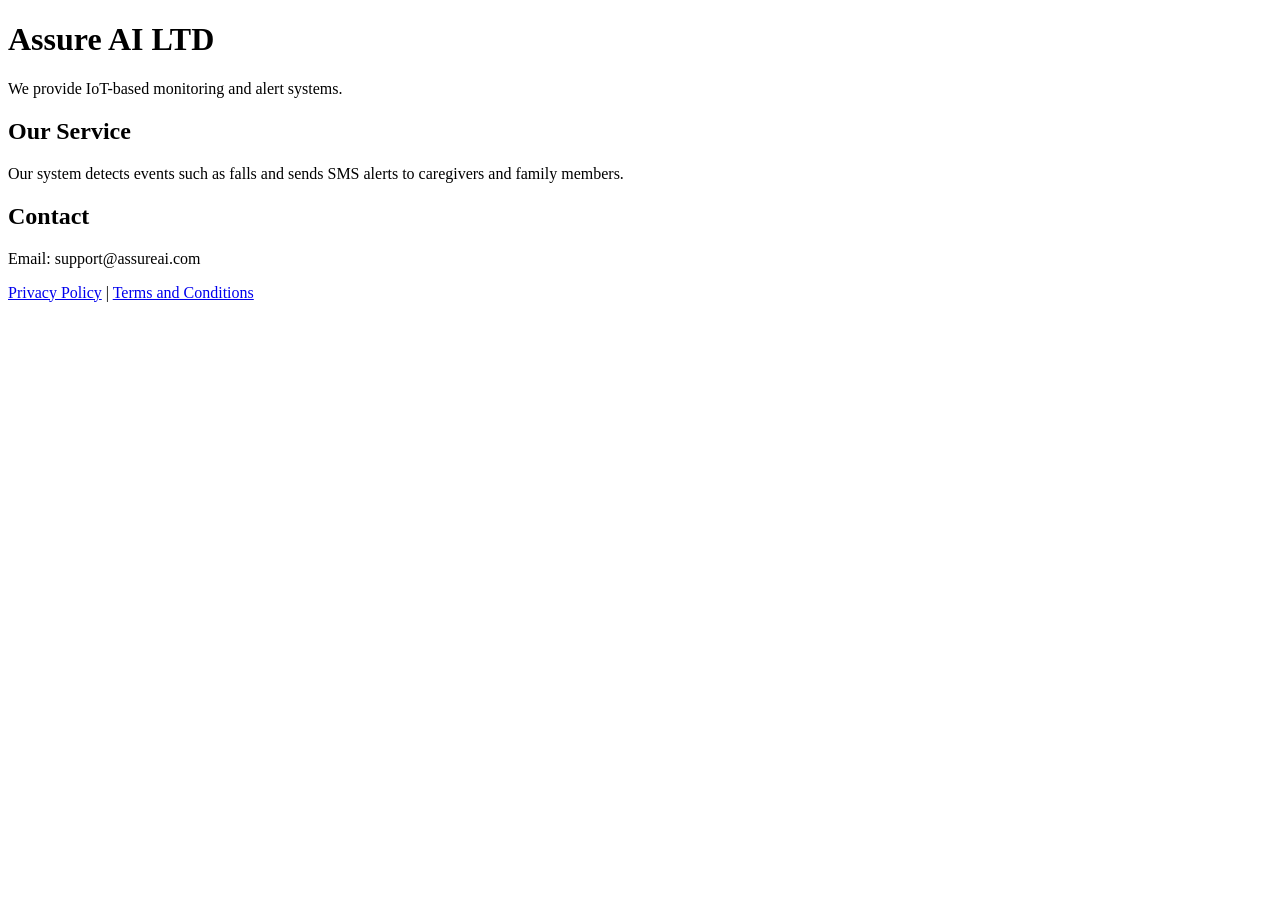
==== index.html @ 53eb6374 "Create index.html for Assure AI LTD website Initial HTML structure for Assure AI LTD website with ti" ====
<!DOCTYPE html>
<html>
<head>
  <title>Assure AI LTD</title>
</head>
<body>
  <h1>Assure AI LTD</h1>
  <p>We provide IoT-based monitoring and alert systems.</p>

  <h2>Our Service</h2>
  <p>
    Our system detects events such as falls and sends SMS alerts to caregivers
    and family members.
  </p>

  <h2>Contact</h2>
  <p>Email: support@assureai.com</p>

  <p>
    <a href="privacy.html">Privacy Policy</a> |
    <a href="terms.html">Terms and Conditions</a>
  </p>
</body>
</html>
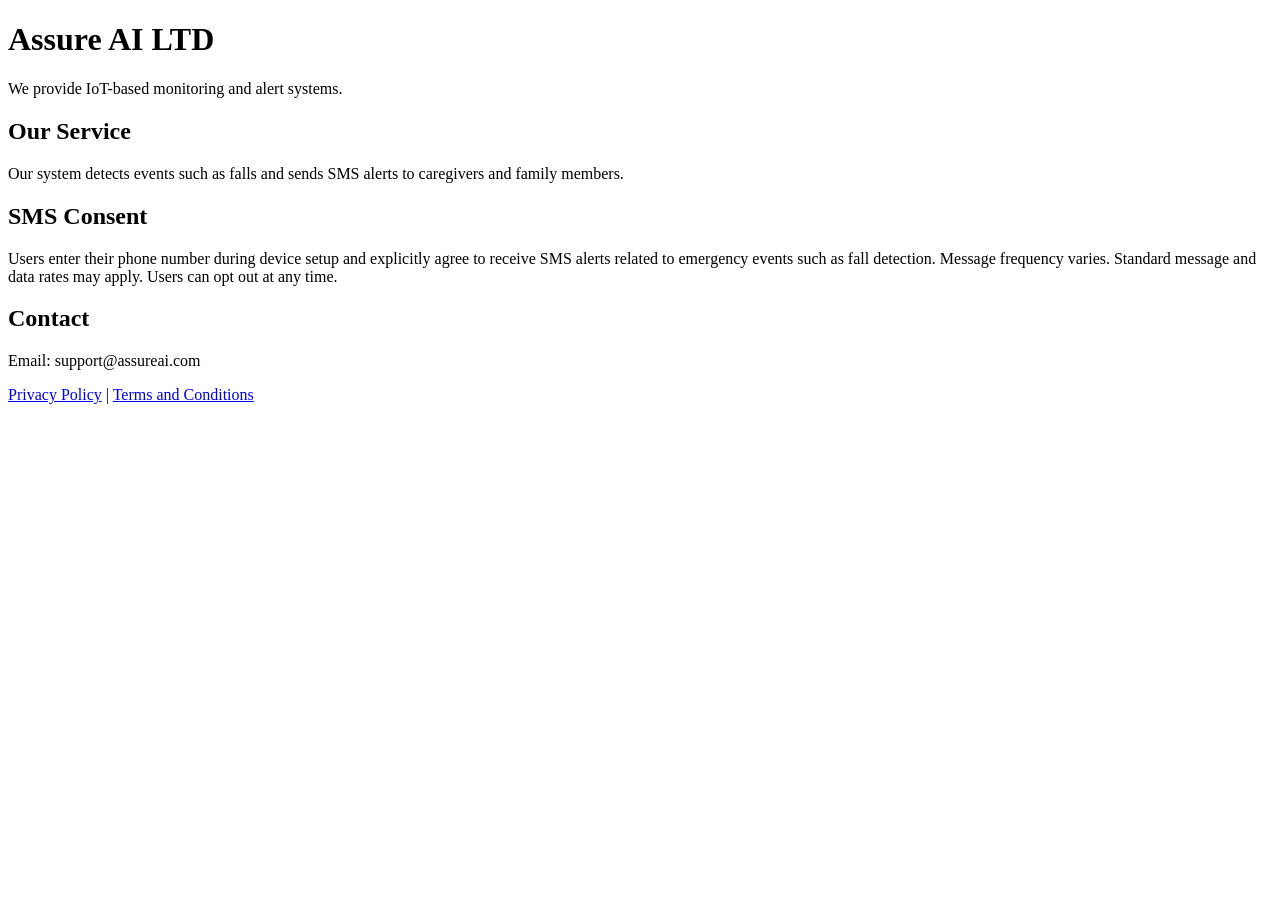
==== commit ecb7a1a5: "Add SMS consent information to index.html" ====
--- a/index.html
+++ b/index.html
@@ -12,7 +12,10 @@
     Our system detects events such as falls and sends SMS alerts to caregivers
     and family members.
   </p>
-
+  <h2>SMS Consent</h2>
+  <p>
+Users enter their phone number during device setup and explicitly agree to receive SMS alerts related to emergency events such as fall detection. Message frequency varies. Standard message and data rates may apply. Users can opt out at any time.
+  </p>
   <h2>Contact</h2>
   <p>Email: support@assureai.com</p>
 
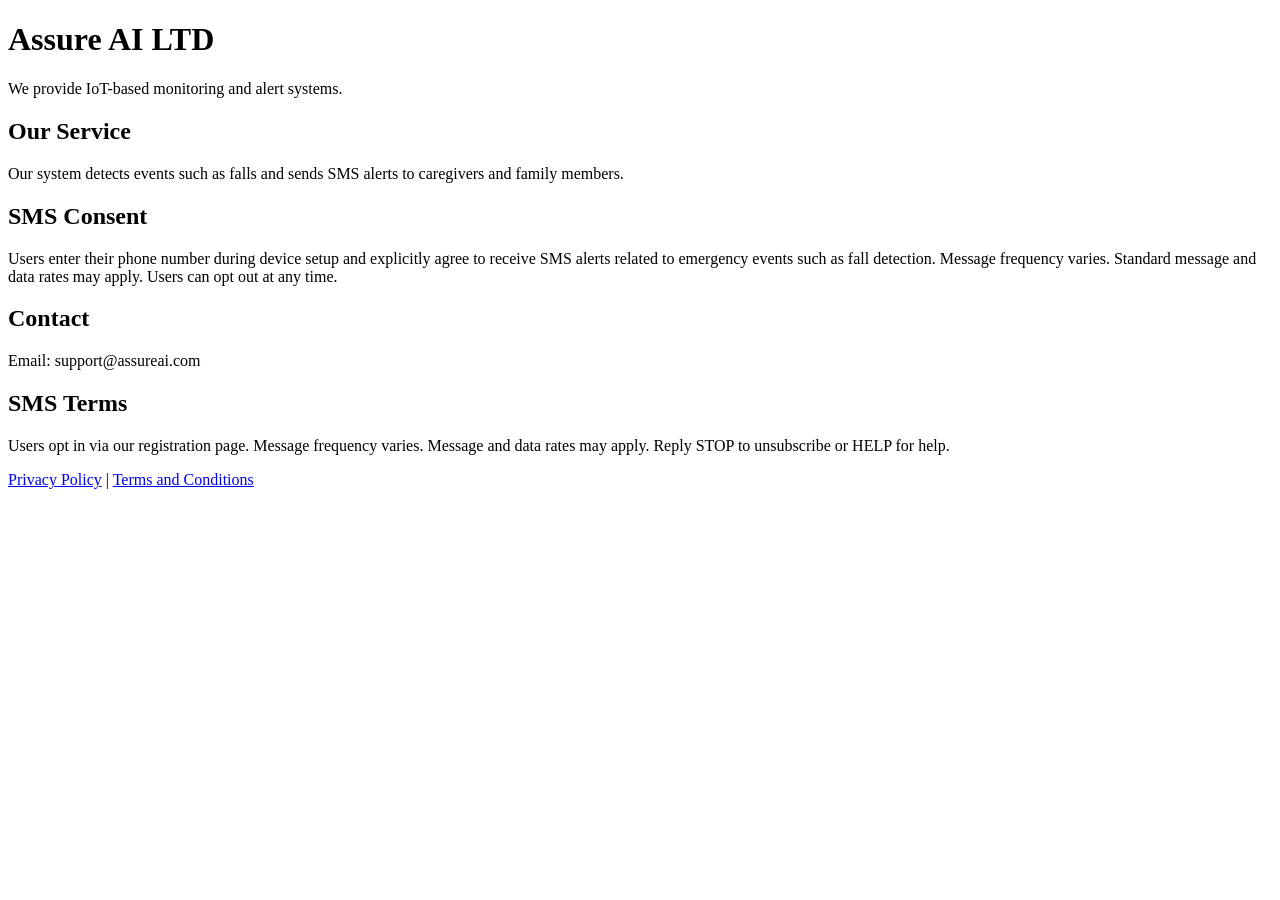
==== commit 52be27af: "Add SMS Terms section to index.html Added SMS terms and conditions section to the contact page." ====
--- a/index.html
+++ b/index.html
@@ -18,7 +18,11 @@
   </p>
   <h2>Contact</h2>
   <p>Email: support@assureai.com</p>
-
+<h2>SMS Terms</h2>
+<p>
+Users opt in via our registration page. Message frequency varies. Message and data rates may apply.
+Reply STOP to unsubscribe or HELP for help.
+</p>
   <p>
     <a href="privacy.html">Privacy Policy</a> |
     <a href="terms.html">Terms and Conditions</a>
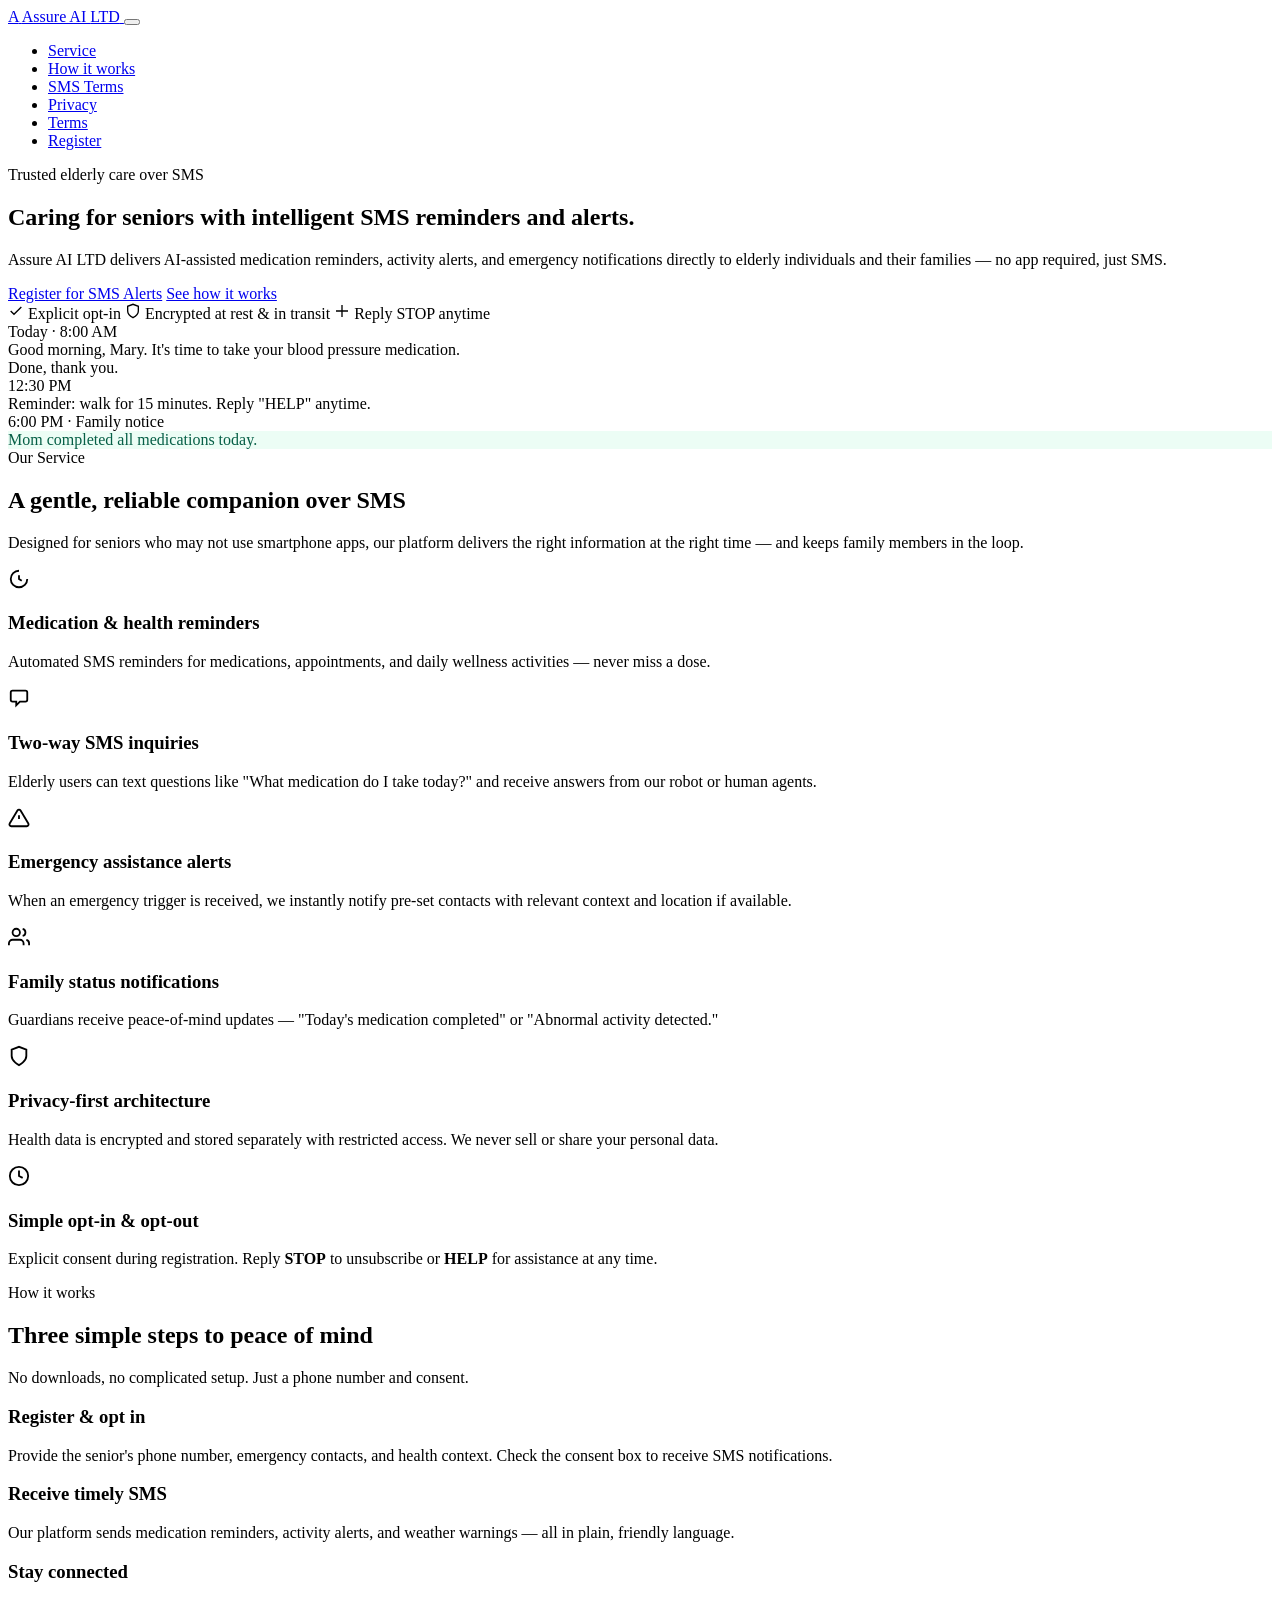
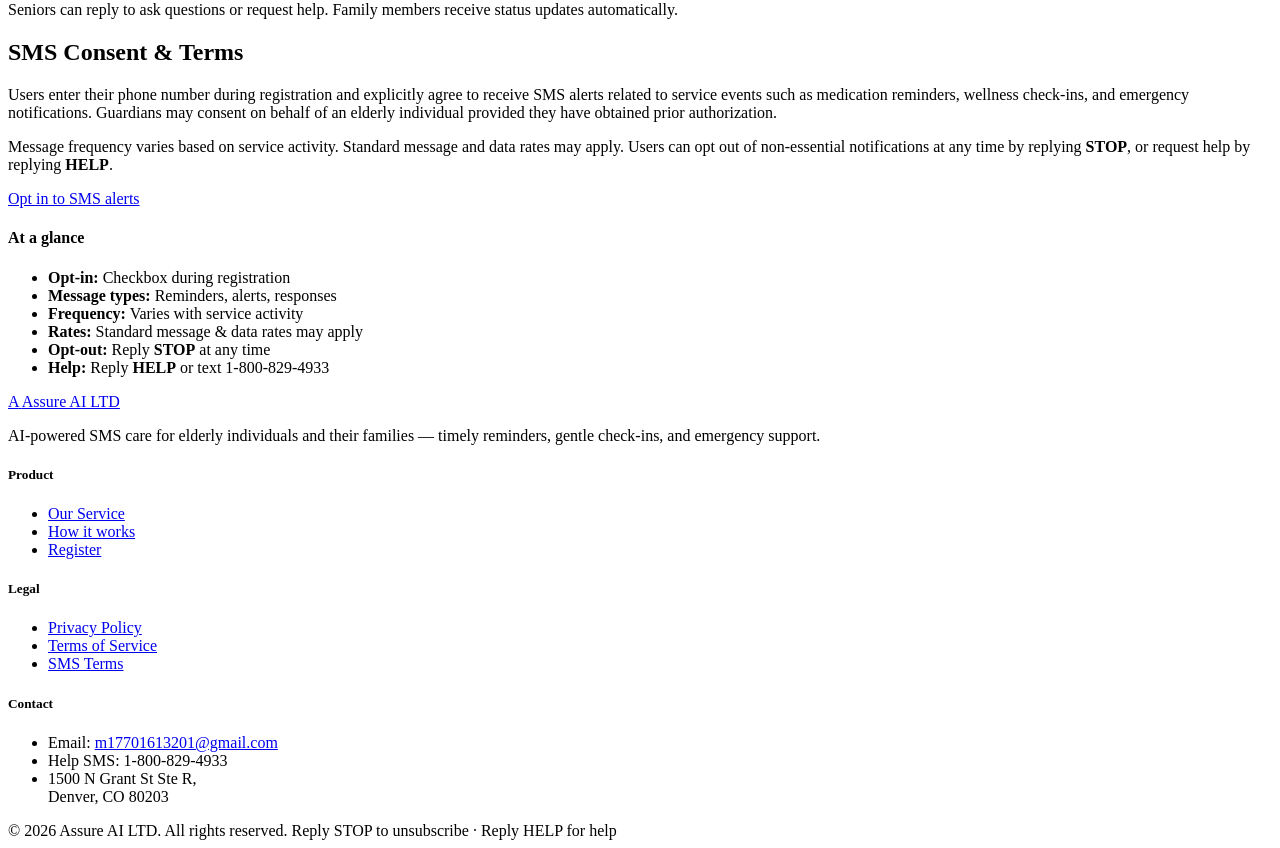
==== commit 9b0bb2ac: "Enhance index.html with SEO and accessibility improvements Updated the HTML structure and added meta" ====
--- a/index.html
+++ b/index.html
@@ -1,31 +1,248 @@
 <!DOCTYPE html>
-<html>
+<html lang="en">
 <head>
-  <title>Assure AI LTD</title>
+  <meta charset="UTF-8" />
+  <meta name="viewport" content="width=device-width, initial-scale=1.0" />
+  <title>Assure AI LTD — Elderly Care Robot SMS Service</title>
+  <meta name="description" content="Assure AI LTD provides an AI-powered Elderly Care Robot SMS Service that delivers medication reminders, health alerts, and emergency notifications to elderly individuals and their families." />
+  <link rel="preconnect" href="https://fonts.googleapis.com">
+  <link rel="preconnect" href="https://fonts.gstatic.com" crossorigin>
+  <link href="https://fonts.googleapis.com/css2?family=Inter:wght@400;500;600;700;800&display=swap" rel="stylesheet">
+  <link rel="stylesheet" href="styles.css" />
 </head>
 <body>
-  <h1>Assure AI LTD</h1>
-  <p>We provide IoT-based monitoring and alert systems.</p>
-
-  <h2>Our Service</h2>
-  <p>
-    Our system detects events such as falls and sends SMS alerts to caregivers
-    and family members.
-  </p>
-  <h2>SMS Consent</h2>
-  <p>
-Users enter their phone number during device setup and explicitly agree to receive SMS alerts related to emergency events such as fall detection. Message frequency varies. Standard message and data rates may apply. Users can opt out at any time.
-  </p>
-  <h2>Contact</h2>
-  <p>Email: support@assureai.com</p>
-<h2>SMS Terms</h2>
-<p>
-Users opt in via our registration page. Message frequency varies. Message and data rates may apply.
-Reply STOP to unsubscribe or HELP for help.
-</p>
-  <p>
-    <a href="privacy.html">Privacy Policy</a> |
-    <a href="terms.html">Terms and Conditions</a>
-  </p>
+
+<header class="site-header">
+  <div class="container nav">
+    <a href="index.html" class="logo">
+      <span class="logo-mark">A</span>
+      <span>Assure AI <span style="color:var(--text-500);font-weight:500;">LTD</span></span>
+    </a>
+    <button class="menu-toggle" aria-label="Toggle menu" onclick="document.getElementById('nav-links').classList.toggle('open')">
+      <span></span><span></span><span></span>
+    </button>
+    <ul class="nav-links" id="nav-links">
+      <li><a href="#service">Service</a></li>
+      <li><a href="#how">How it works</a></li>
+      <li><a href="#sms">SMS Terms</a></li>
+      <li><a href="privacy.html">Privacy</a></li>
+      <li><a href="terms.html">Terms</a></li>
+      <li><a href="signup.html" class="nav-cta">Register</a></li>
+    </ul>
+  </div>
+</header>
+
+<!-- ============ HERO ============ -->
+<section class="hero">
+  <div class="container hero-grid">
+    <div>
+      <span class="hero-eyebrow"><span class="dot"></span> Trusted elderly care over SMS</span>
+      <h1>Caring for seniors with intelligent SMS reminders and alerts.</h1>
+      <p class="lede">
+        Assure AI LTD delivers AI-assisted medication reminders, activity alerts, and
+        emergency notifications directly to elderly individuals and their families —
+        no app required, just SMS.
+      </p>
+      <div class="hero-cta">
+        <a class="btn btn-primary" href="signup.html">Register for SMS Alerts</a>
+        <a class="btn btn-outline" href="#how">See how it works</a>
+      </div>
+      <div class="hero-meta">
+        <span>
+          <svg width="16" height="16" viewBox="0 0 24 24" fill="none" stroke="currentColor" stroke-width="2"><path d="M20 6 9 17l-5-5"/></svg>
+          Explicit opt-in
+        </span>
+        <span>
+          <svg width="16" height="16" viewBox="0 0 24 24" fill="none" stroke="currentColor" stroke-width="2"><path d="M12 22s8-4 8-10V5l-8-3-8 3v7c0 6 8 10 8 10z"/></svg>
+          Encrypted at rest &amp; in transit
+        </span>
+        <span>
+          <svg width="16" height="16" viewBox="0 0 24 24" fill="none" stroke="currentColor" stroke-width="2"><path d="M3 12h18M12 3v18"/></svg>
+          Reply STOP anytime
+        </span>
+      </div>
+    </div>
+
+    <div class="hero-card">
+      <div class="phone-mock">
+        <span class="time">Today · 8:00 AM</span>
+        <div class="msg">Good morning, Mary. It's time to take your blood pressure medication.</div>
+        <div class="msg sent">Done, thank you.</div>
+        <span class="time">12:30 PM</span>
+        <div class="msg">Reminder: walk for 15 minutes. Reply "HELP" anytime.</div>
+        <span class="time">6:00 PM · Family notice</span>
+        <div class="msg" style="background:#ecfdf5;color:#065f46;">
+          Mom completed all medications today.
+        </div>
+      </div>
+    </div>
+  </div>
+</section>
+
+<!-- ============ FEATURES ============ -->
+<section class="features" id="service">
+  <div class="container">
+    <div class="section-head">
+      <div class="eyebrow">Our Service</div>
+      <h2>A gentle, reliable companion over SMS</h2>
+      <p>Designed for seniors who may not use smartphone apps, our platform delivers the right information at the right time — and keeps family members in the loop.</p>
+    </div>
+
+    <div class="feature-grid">
+      <div class="feature-card">
+        <div class="feature-icon">
+          <svg width="22" height="22" viewBox="0 0 24 24" fill="none" stroke="currentColor" stroke-width="2"><path d="M12 8v4l3 2M12 3a9 9 0 1 0 9 9"/></svg>
+        </div>
+        <h3>Medication &amp; health reminders</h3>
+        <p>Automated SMS reminders for medications, appointments, and daily wellness activities — never miss a dose.</p>
+      </div>
+
+      <div class="feature-card">
+        <div class="feature-icon">
+          <svg width="22" height="22" viewBox="0 0 24 24" fill="none" stroke="currentColor" stroke-width="2"><path d="M8 10h.01M12 10h.01M16 10h.01M9 16H5a2 2 0 0 1-2-2V6a2 2 0 0 1 2-2h14a2 2 0 0 1 2 2v8a2 2 0 0 1-2 2h-6l-4 4v-4z"/></svg>
+        </div>
+        <h3>Two-way SMS inquiries</h3>
+        <p>Elderly users can text questions like "What medication do I take today?" and receive answers from our robot or human agents.</p>
+      </div>
+
+      <div class="feature-card">
+        <div class="feature-icon">
+          <svg width="22" height="22" viewBox="0 0 24 24" fill="none" stroke="currentColor" stroke-width="2"><path d="M10.29 3.86 1.82 18a2 2 0 0 0 1.71 3h16.94a2 2 0 0 0 1.71-3L13.71 3.86a2 2 0 0 0-3.42 0zM12 9v4M12 17h.01"/></svg>
+        </div>
+        <h3>Emergency assistance alerts</h3>
+        <p>When an emergency trigger is received, we instantly notify pre-set contacts with relevant context and location if available.</p>
+      </div>
+
+      <div class="feature-card">
+        <div class="feature-icon">
+          <svg width="22" height="22" viewBox="0 0 24 24" fill="none" stroke="currentColor" stroke-width="2"><path d="M17 21v-2a4 4 0 0 0-4-4H5a4 4 0 0 0-4 4v2M23 21v-2a4 4 0 0 0-3-3.87M9 3a4 4 0 1 1 0 8 4 4 0 0 1 0-8zm7 .13a4 4 0 0 1 0 7.75"/></svg>
+        </div>
+        <h3>Family status notifications</h3>
+        <p>Guardians receive peace-of-mind updates — "Today's medication completed" or "Abnormal activity detected."</p>
+      </div>
+
+      <div class="feature-card">
+        <div class="feature-icon">
+          <svg width="22" height="22" viewBox="0 0 24 24" fill="none" stroke="currentColor" stroke-width="2"><path d="M12 22s8-4 8-10V5l-8-3-8 3v7c0 6 8 10 8 10z"/></svg>
+        </div>
+        <h3>Privacy-first architecture</h3>
+        <p>Health data is encrypted and stored separately with restricted access. We never sell or share your personal data.</p>
+      </div>
+
+      <div class="feature-card">
+        <div class="feature-icon">
+          <svg width="22" height="22" viewBox="0 0 24 24" fill="none" stroke="currentColor" stroke-width="2"><circle cx="12" cy="12" r="10"/><path d="M12 6v6l4 2"/></svg>
+        </div>
+        <h3>Simple opt-in &amp; opt-out</h3>
+        <p>Explicit consent during registration. Reply <strong>STOP</strong> to unsubscribe or <strong>HELP</strong> for assistance at any time.</p>
+      </div>
+    </div>
+  </div>
+</section>
+
+<!-- ============ HOW IT WORKS ============ -->
+<section id="how">
+  <div class="container">
+    <div class="section-head">
+      <div class="eyebrow">How it works</div>
+      <h2>Three simple steps to peace of mind</h2>
+      <p>No downloads, no complicated setup. Just a phone number and consent.</p>
+    </div>
+
+    <div class="steps">
+      <div class="step">
+        <h3>Register &amp; opt in</h3>
+        <p>Provide the senior's phone number, emergency contacts, and health context. Check the consent box to receive SMS notifications.</p>
+      </div>
+      <div class="step">
+        <h3>Receive timely SMS</h3>
+        <p>Our platform sends medication reminders, activity alerts, and weather warnings — all in plain, friendly language.</p>
+      </div>
+      <div class="step">
+        <h3>Stay connected</h3>
+        <p>Seniors can reply to ask questions or request help. Family members receive status updates automatically.</p>
+      </div>
+    </div>
+  </div>
+</section>
+
+<!-- ============ SMS CONSENT ============ -->
+<section class="sms-consent" id="sms">
+  <div class="container">
+    <div>
+      <h2>SMS Consent &amp; Terms</h2>
+      <p>
+        Users enter their phone number during registration and explicitly agree to
+        receive SMS alerts related to service events such as medication reminders,
+        wellness check-ins, and emergency notifications. Guardians may consent on
+        behalf of an elderly individual provided they have obtained prior
+        authorization.
+      </p>
+      <p>
+        Message frequency varies based on service activity. Standard message and
+        data rates may apply. Users can opt out of non-essential notifications at
+        any time by replying <strong>STOP</strong>, or request help by replying
+        <strong>HELP</strong>.
+      </p>
+      <a class="btn btn-accent" href="signup.html">Opt in to SMS alerts</a>
+    </div>
+
+    <aside class="sms-consent-box">
+      <h4>At a glance</h4>
+      <ul>
+        <li><strong>Opt-in:</strong> Checkbox during registration</li>
+        <li><strong>Message types:</strong> Reminders, alerts, responses</li>
+        <li><strong>Frequency:</strong> Varies with service activity</li>
+        <li><strong>Rates:</strong> Standard message &amp; data rates may apply</li>
+        <li><strong>Opt-out:</strong> Reply <strong>STOP</strong> at any time</li>
+        <li><strong>Help:</strong> Reply <strong>HELP</strong> or text 1-800-829-4933</li>
+      </ul>
+    </aside>
+  </div>
+</section>
+
+<!-- ============ FOOTER ============ -->
+<footer class="site-footer">
+  <div class="container">
+    <div class="footer-grid">
+      <div class="footer-brand">
+        <a href="index.html" class="logo">
+          <span class="logo-mark">A</span>
+          <span>Assure AI LTD</span>
+        </a>
+        <p>AI-powered SMS care for elderly individuals and their families — timely reminders, gentle check-ins, and emergency support.</p>
+      </div>
+      <div class="footer-col">
+        <h5>Product</h5>
+        <ul>
+          <li><a href="#service">Our Service</a></li>
+          <li><a href="#how">How it works</a></li>
+          <li><a href="signup.html">Register</a></li>
+        </ul>
+      </div>
+      <div class="footer-col">
+        <h5>Legal</h5>
+        <ul>
+          <li><a href="privacy.html">Privacy Policy</a></li>
+          <li><a href="terms.html">Terms of Service</a></li>
+          <li><a href="#sms">SMS Terms</a></li>
+        </ul>
+      </div>
+      <div class="footer-col">
+        <h5>Contact</h5>
+        <ul>
+          <li>Email: <a href="mailto:m17701613201@gmail.com">m17701613201@gmail.com</a></li>
+          <li>Help SMS: 1-800-829-4933</li>
+          <li>1500 N Grant St Ste R,<br/>Denver, CO 80203</li>
+        </ul>
+      </div>
+    </div>
+    <div class="footer-bottom">
+      <span>© 2026 Assure AI LTD. All rights reserved.</span>
+      <span>Reply STOP to unsubscribe · Reply HELP for help</span>
+    </div>
+  </div>
+</footer>
+
 </body>
 </html>
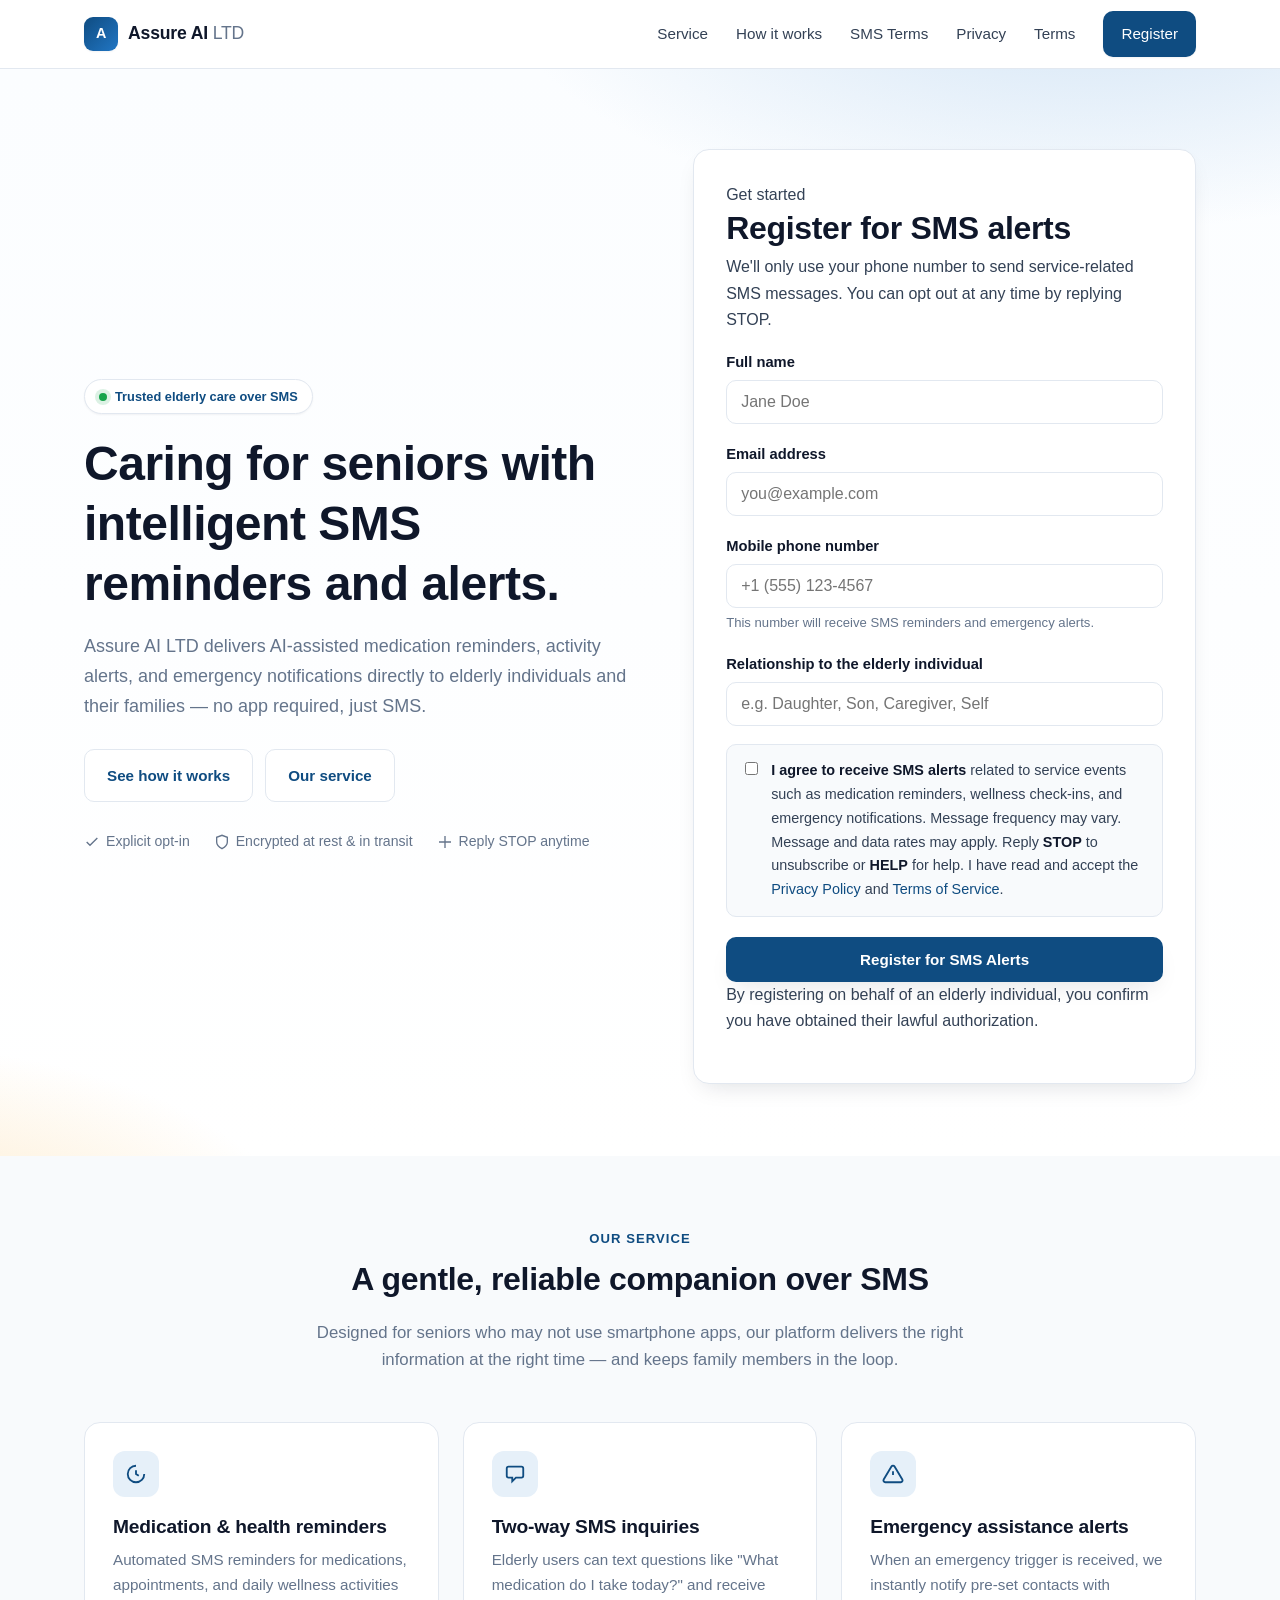
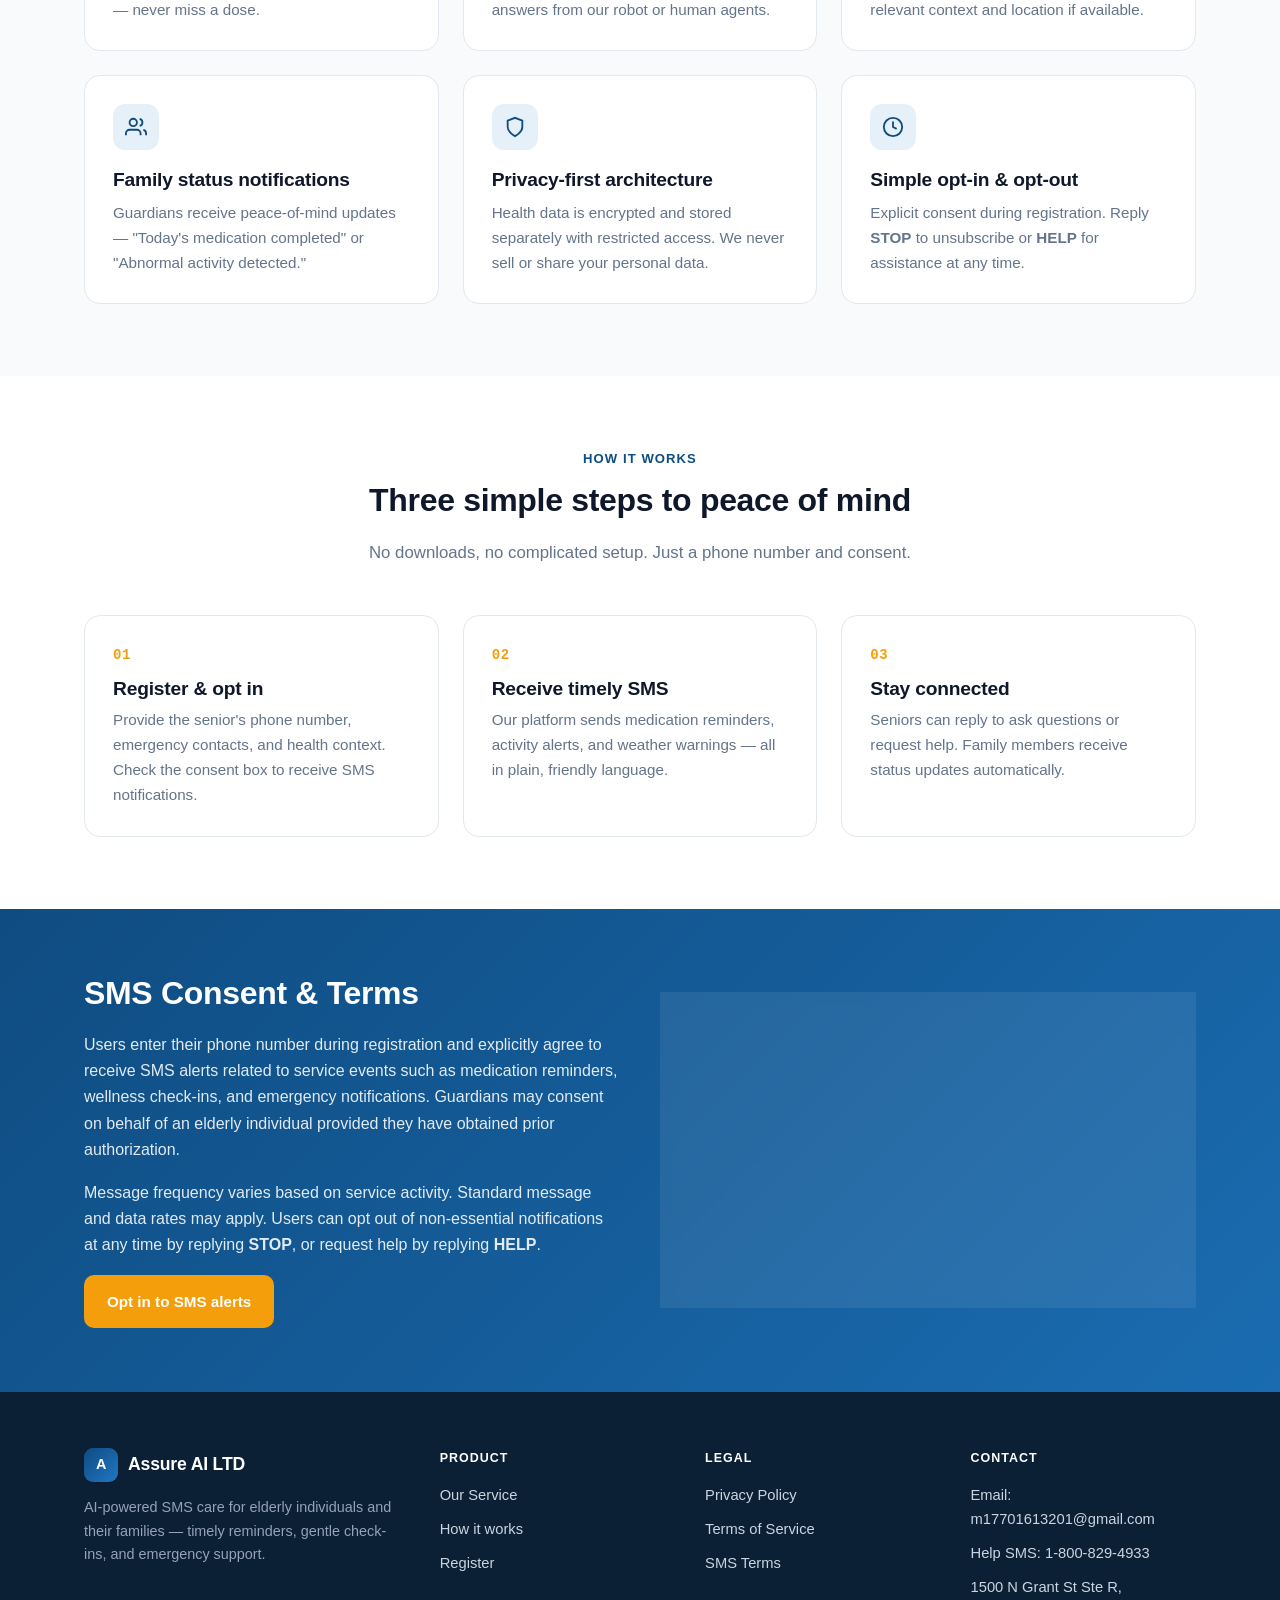
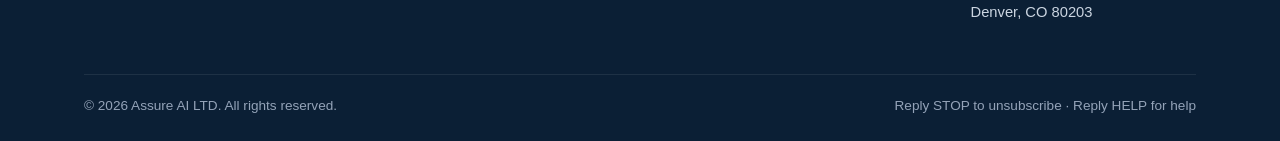
==== commit ba6b6f86: "Update registration links and section IDs in index.html" ====
--- a/index.html
+++ b/index.html
@@ -27,13 +27,13 @@
       <li><a href="#sms">SMS Terms</a></li>
       <li><a href="privacy.html">Privacy</a></li>
       <li><a href="terms.html">Terms</a></li>
-      <li><a href="signup.html" class="nav-cta">Register</a></li>
+      <li><a href="#register" class="nav-cta">Register</a></li>
     </ul>
   </div>
 </header>
 
-<!-- ============ HERO ============ -->
-<section class="hero">
+<!-- ============ HERO + REGISTER ============ -->
+<section class="hero" id="register">
   <div class="container hero-grid">
     <div>
       <span class="hero-eyebrow"><span class="dot"></span> Trusted elderly care over SMS</span>
@@ -44,8 +44,8 @@
         no app required, just SMS.
       </p>
       <div class="hero-cta">
-        <a class="btn btn-primary" href="signup.html">Register for SMS Alerts</a>
         <a class="btn btn-outline" href="#how">See how it works</a>
+        <a class="btn btn-outline" href="#service">Our service</a>
       </div>
       <div class="hero-meta">
         <span>
@@ -63,18 +63,53 @@
       </div>
     </div>
 
-    <div class="hero-card">
-      <div class="phone-mock">
-        <span class="time">Today · 8:00 AM</span>
-        <div class="msg">Good morning, Mary. It's time to take your blood pressure medication.</div>
-        <div class="msg sent">Done, thank you.</div>
-        <span class="time">12:30 PM</span>
-        <div class="msg">Reminder: walk for 15 minutes. Reply "HELP" anytime.</div>
-        <span class="time">6:00 PM · Family notice</span>
-        <div class="msg" style="background:#ecfdf5;color:#065f46;">
-          Mom completed all medications today.
-        </div>
-      </div>
+    <div class="form-card hero-form">
+      <div class="form-card-head">
+        <span class="badge">Get started</span>
+        <h2>Register for SMS alerts</h2>
+        <p>We'll only use your phone number to send service-related SMS messages. You can opt out at any time by replying STOP.</p>
+      </div>
+
+      <form onsubmit="event.preventDefault(); alert('Thank you! Our team will contact you shortly to complete setup.');">
+        <div class="field">
+          <label for="fullname">Full name</label>
+          <input type="text" id="fullname" name="fullname" placeholder="Jane Doe" required>
+        </div>
+
+        <div class="field">
+          <label for="email">Email address</label>
+          <input type="email" id="email" name="email" placeholder="you@example.com" required>
+        </div>
+
+        <div class="field">
+          <label for="phone">Mobile phone number</label>
+          <input type="tel" id="phone" name="phone" placeholder="+1 (555) 123-4567" pattern="[+0-9\s\-\(\)]{7,}" required>
+          <span class="hint">This number will receive SMS reminders and emergency alerts.</span>
+        </div>
+
+        <div class="field">
+          <label for="relation">Relationship to the elderly individual</label>
+          <input type="text" id="relation" name="relation" placeholder="e.g. Daughter, Son, Caregiver, Self">
+        </div>
+
+        <label class="checkbox" for="consent">
+          <input type="checkbox" id="consent" name="consent" required>
+          <span>
+            <strong>I agree to receive SMS alerts</strong> related to service events such as medication reminders,
+            wellness check-ins, and emergency notifications. Message frequency may vary.
+            Message and data rates may apply. Reply <strong>STOP</strong> to unsubscribe or <strong>HELP</strong> for help.
+            I have read and accept the
+            <a href="privacy.html">Privacy Policy</a> and
+            <a href="terms.html">Terms of Service</a>.
+          </span>
+        </label>
+
+        <button type="submit" class="btn btn-primary" style="width:100%;">Register for SMS Alerts</button>
+
+        <p class="form-footnote">
+          By registering on behalf of an elderly individual, you confirm you have obtained their lawful authorization.
+        </p>
+      </form>
     </div>
   </div>
 </section>
@@ -184,7 +219,7 @@
         any time by replying <strong>STOP</strong>, or request help by replying
         <strong>HELP</strong>.
       </p>
-      <a class="btn btn-accent" href="signup.html">Opt in to SMS alerts</a>
+      <a class="btn btn-accent" href="#register">Opt in to SMS alerts</a>
     </div>
 
     <aside class="sms-consent-box">
@@ -217,7 +252,7 @@
         <ul>
           <li><a href="#service">Our Service</a></li>
           <li><a href="#how">How it works</a></li>
-          <li><a href="signup.html">Register</a></li>
+          <li><a href="#register">Register</a></li>
         </ul>
       </div>
       <div class="footer-col">
--- a/styles.css
+++ b/styles.css
@@ -0,0 +1,651 @@
+/* ==========================================================================
+   Assure AI LTD — Shared Stylesheet
+   ========================================================================== */
+
+:root {
+  --brand-primary: #0f4c81;
+  --brand-primary-dark: #0a3760;
+  --brand-primary-light: #e6f0f9;
+  --brand-accent: #f59e0b;
+  --brand-accent-dark: #d97706;
+  --text-900: #0f172a;
+  --text-700: #334155;
+  --text-500: #64748b;
+  --text-400: #94a3b8;
+  --bg: #ffffff;
+  --bg-soft: #f8fafc;
+  --bg-muted: #f1f5f9;
+  --border: #e2e8f0;
+  --success: #16a34a;
+  --danger: #dc2626;
+  --shadow-sm: 0 1px 2px rgba(15, 23, 42, 0.05);
+  --shadow-md: 0 10px 25px -10px rgba(15, 23, 42, 0.15);
+  --shadow-lg: 0 20px 45px -15px rgba(15, 23, 42, 0.2);
+  --radius-sm: 6px;
+  --radius: 10px;
+  --radius-lg: 16px;
+  --max-w: 1160px;
+}
+
+* { box-sizing: border-box; }
+
+html { scroll-behavior: smooth; }
+
+body {
+  margin: 0;
+  font-family: "Inter", -apple-system, BlinkMacSystemFont, "Segoe UI",
+    "Helvetica Neue", Arial, "PingFang SC", "Microsoft YaHei", sans-serif;
+  color: var(--text-700);
+  background: var(--bg);
+  line-height: 1.65;
+  -webkit-font-smoothing: antialiased;
+  -moz-osx-font-smoothing: grayscale;
+}
+
+img { max-width: 100%; display: block; }
+
+a {
+  color: var(--brand-primary);
+  text-decoration: none;
+  transition: color .2s ease;
+}
+a:hover { color: var(--brand-primary-dark); text-decoration: underline; }
+
+h1, h2, h3, h4 {
+  color: var(--text-900);
+  line-height: 1.25;
+  margin: 0 0 .6em;
+  font-weight: 700;
+  letter-spacing: -0.01em;
+}
+h1 { font-size: clamp(2rem, 4vw, 3rem); }
+h2 { font-size: clamp(1.5rem, 2.5vw, 2rem); }
+h3 { font-size: 1.2rem; }
+
+p { margin: 0 0 1em; }
+
+.container {
+  max-width: var(--max-w);
+  margin: 0 auto;
+  padding: 0 24px;
+}
+
+/* ---------- Header / Navigation ---------- */
+.site-header {
+  position: sticky;
+  top: 0;
+  z-index: 40;
+  background: rgba(255, 255, 255, 0.9);
+  backdrop-filter: saturate(180%) blur(12px);
+  -webkit-backdrop-filter: saturate(180%) blur(12px);
+  border-bottom: 1px solid var(--border);
+}
+.nav {
+  display: flex;
+  align-items: center;
+  justify-content: space-between;
+  height: 68px;
+}
+.logo {
+  display: flex;
+  align-items: center;
+  gap: 10px;
+  font-weight: 700;
+  font-size: 1.1rem;
+  color: var(--text-900);
+  letter-spacing: -0.01em;
+}
+.logo:hover { text-decoration: none; }
+.logo-mark {
+  width: 34px; height: 34px;
+  border-radius: 9px;
+  background: linear-gradient(135deg, var(--brand-primary), #2176c4);
+  display: grid; place-items: center;
+  color: #fff; font-weight: 800; font-size: .9rem;
+  box-shadow: var(--shadow-sm);
+}
+.nav-links {
+  display: flex;
+  align-items: center;
+  gap: 28px;
+  list-style: none;
+  margin: 0; padding: 0;
+}
+.nav-links a {
+  color: var(--text-700);
+  font-weight: 500;
+  font-size: .95rem;
+}
+.nav-links a:hover { color: var(--brand-primary); text-decoration: none; }
+
+.nav-cta {
+  display: inline-block;
+  padding: 10px 18px;
+  background: var(--brand-primary);
+  color: #fff !important;
+  border-radius: var(--radius);
+  font-weight: 600;
+  font-size: .9rem;
+  box-shadow: var(--shadow-sm);
+}
+.nav-cta:hover { background: var(--brand-primary-dark); text-decoration: none; }
+
+.menu-toggle {
+  display: none;
+  background: none;
+  border: 0;
+  padding: 8px;
+  cursor: pointer;
+}
+.menu-toggle span {
+  display: block;
+  width: 22px; height: 2px;
+  background: var(--text-900);
+  margin: 5px 0;
+  transition: transform .25s ease;
+}
+
+/* ---------- Hero ---------- */
+.hero {
+  position: relative;
+  padding: 80px 0 72px;
+  background:
+    radial-gradient(1000px 450px at 85% -10%, #cfe2f4 0%, transparent 60%),
+    radial-gradient(800px 400px at -10% 110%, #fde7c2 0%, transparent 55%),
+    linear-gradient(180deg, #fbfdff 0%, #ffffff 100%);
+  overflow: hidden;
+}
+.hero-grid {
+  display: grid;
+  grid-template-columns: 1.1fr 1fr;
+  gap: 56px;
+  align-items: center;
+}
+.hero-eyebrow {
+  display: inline-flex;
+  align-items: center;
+  gap: 8px;
+  background: #fff;
+  border: 1px solid var(--border);
+  color: var(--brand-primary);
+  padding: 6px 14px;
+  border-radius: 999px;
+  font-size: .8rem;
+  font-weight: 600;
+  box-shadow: var(--shadow-sm);
+  margin-bottom: 20px;
+}
+.hero-eyebrow .dot {
+  width: 8px; height: 8px; border-radius: 50%;
+  background: var(--success);
+  box-shadow: 0 0 0 4px rgba(22, 163, 74, 0.15);
+}
+.hero h1 { margin-bottom: 18px; }
+.hero .lede {
+  font-size: 1.125rem;
+  color: var(--text-500);
+  max-width: 560px;
+  margin-bottom: 28px;
+}
+.hero-cta { display: flex; gap: 12px; flex-wrap: wrap; }
+
+.btn {
+  display: inline-block;
+  padding: 13px 22px;
+  border-radius: var(--radius);
+  font-weight: 600;
+  font-size: .95rem;
+  border: 1px solid transparent;
+  cursor: pointer;
+  transition: transform .15s ease, box-shadow .2s ease, background .2s ease;
+}
+.btn-primary {
+  background: var(--brand-primary);
+  color: #fff;
+  box-shadow: var(--shadow-md);
+}
+.btn-primary:hover { background: var(--brand-primary-dark); color: #fff; text-decoration: none; transform: translateY(-1px); }
+.btn-outline {
+  background: #fff;
+  color: var(--brand-primary);
+  border-color: var(--border);
+}
+.btn-outline:hover { border-color: var(--brand-primary); text-decoration: none; }
+.btn-accent { background: var(--brand-accent); color: #fff; }
+.btn-accent:hover { background: var(--brand-accent-dark); color: #fff; text-decoration: none; }
+
+.hero-meta {
+  margin-top: 28px;
+  display: flex;
+  gap: 24px;
+  flex-wrap: wrap;
+  color: var(--text-500);
+  font-size: .88rem;
+}
+.hero-meta span { display: inline-flex; align-items: center; gap: 6px; }
+.hero-meta svg { flex-shrink: 0; }
+
+.hero-card {
+  background: #fff;
+  border-radius: var(--radius-lg);
+  box-shadow: var(--shadow-lg);
+  border: 1px solid var(--border);
+  padding: 22px;
+  position: relative;
+}
+.phone-mock {
+  background: linear-gradient(180deg, #f8fafc, #fff);
+  border: 1px solid var(--border);
+  border-radius: 18px;
+  padding: 18px 16px;
+}
+.phone-mock .msg {
+  background: var(--brand-primary-light);
+  color: var(--brand-primary-dark);
+  border-radius: 14px 14px 14px 4px;
+  padding: 10px 14px;
+  margin-bottom: 10px;
+  font-size: .9rem;
+  max-width: 82%;
+}
+.phone-mock .msg.sent {
+  background: var(--brand-primary);
+  color: #fff;
+  border-radius: 14px 14px 4px 14px;
+  margin-left: auto;
+}
+.phone-mock .time {
+  display: block;
+  text-align: center;
+  font-size: .72rem;
+  color: var(--text-400);
+  margin: 8px 0;
+}
+
+/* ---------- Sections ---------- */
+section {
+  padding: 72px 0;
+}
+.section-head {
+  text-align: center;
+  max-width: 680px;
+  margin: 0 auto 48px;
+}
+.section-head .eyebrow {
+  color: var(--brand-primary);
+  font-weight: 600;
+  font-size: .82rem;
+  letter-spacing: .08em;
+  text-transform: uppercase;
+  margin-bottom: 10px;
+}
+.section-head p {
+  color: var(--text-500);
+  font-size: 1.05rem;
+}
+
+/* Features */
+.features {
+  background: var(--bg-soft);
+}
+.feature-grid {
+  display: grid;
+  grid-template-columns: repeat(3, 1fr);
+  gap: 24px;
+}
+.feature-card {
+  background: #fff;
+  border: 1px solid var(--border);
+  border-radius: var(--radius-lg);
+  padding: 28px;
+  transition: transform .2s ease, box-shadow .2s ease;
+}
+.feature-card:hover {
+  transform: translateY(-3px);
+  box-shadow: var(--shadow-md);
+  border-color: #cbd5e1;
+}
+.feature-icon {
+  width: 46px; height: 46px;
+  border-radius: 12px;
+  background: var(--brand-primary-light);
+  color: var(--brand-primary);
+  display: grid; place-items: center;
+  margin-bottom: 18px;
+}
+.feature-card h3 { margin-bottom: 8px; }
+.feature-card p {
+  color: var(--text-500);
+  font-size: .95rem;
+  margin: 0;
+}
+
+/* How it works */
+.steps {
+  display: grid;
+  grid-template-columns: repeat(3, 1fr);
+  gap: 24px;
+  counter-reset: step;
+}
+.step {
+  position: relative;
+  padding: 28px;
+  border-radius: var(--radius-lg);
+  background: #fff;
+  border: 1px solid var(--border);
+}
+.step::before {
+  counter-increment: step;
+  content: counter(step, decimal-leading-zero);
+  display: block;
+  font-family: "JetBrains Mono", "Courier New", monospace;
+  color: var(--brand-accent);
+  font-weight: 700;
+  font-size: .88rem;
+  margin-bottom: 10px;
+  letter-spacing: .04em;
+}
+.step h3 { margin-bottom: 6px; }
+.step p { color: var(--text-500); font-size: .95rem; margin: 0; }
+
+/* SMS Consent block */
+.sms-consent {
+  background: linear-gradient(135deg, var(--brand-primary) 0%, #1a6cb1 100%);
+  color: #fff;
+  padding: 64px 0;
+}
+.sms-consent .container {
+  display: grid;
+  grid-template-columns: 1fr 1fr;
+  gap: 40px;
+  align-items: center;
+}
+.sms-consent h2 { color: #fff; }
+.sms-consent p { color: rgba(255,255,255,0.88); }
+.sms-consent .btn-accent { background: var(--brand-accent); }
+.sms-consent-box {
+  background: rgba(255,255,255,0.08);
+  border: 1px solid rgba(255,255,255,0.18);
+  border-radius: var(--radius-lg);
+  padding: 24px;
+  backdrop-filter: blur(6px);
+}
+.sms-consent-box h4 { color: #fff; margin-bottom: 10px; }
+.sms-consent-box ul {
+  list-style: none;
+  padding: 0; margin: 0;
+  font-size: .92rem;
+}
+.sms-consent-box li {
+  padding: 7px 0;
+  border-bottom: 1px solid rgba(255,255,255,0.1);
+  color: rgba(255,255,255,0.88);
+}
+.sms-consent-box li:last-child { border-bottom: 0; }
+.sms-consent-box li strong { color: #fff; }
+
+/* ---------- Legal / long-form pages ---------- */
+.page-header {
+  padding: 64px 0 32px;
+  background: linear-gradient(180deg, var(--brand-primary-light), #fff);
+  border-bottom: 1px solid var(--border);
+}
+.page-header .container { max-width: 900px; }
+.page-header .eyebrow {
+  color: var(--brand-primary);
+  font-weight: 600;
+  font-size: .82rem;
+  letter-spacing: .08em;
+  text-transform: uppercase;
+  margin-bottom: 10px;
+}
+.page-header .updated {
+  color: var(--text-500);
+  font-size: .9rem;
+  margin-top: 12px;
+}
+
+.legal {
+  padding: 48px 0 72px;
+}
+.legal .container {
+  max-width: 900px;
+  display: grid;
+  grid-template-columns: 240px 1fr;
+  gap: 56px;
+  align-items: start;
+}
+.toc {
+  position: sticky;
+  top: 88px;
+  font-size: .9rem;
+}
+.toc h4 {
+  font-size: .78rem;
+  text-transform: uppercase;
+  letter-spacing: .08em;
+  color: var(--text-500);
+  margin-bottom: 12px;
+}
+.toc ol {
+  list-style: none;
+  padding: 0; margin: 0;
+  border-left: 2px solid var(--border);
+}
+.toc li { margin: 0; }
+.toc a {
+  display: block;
+  padding: 7px 14px;
+  color: var(--text-500);
+  border-left: 2px solid transparent;
+  margin-left: -2px;
+  transition: all .15s ease;
+}
+.toc a:hover {
+  color: var(--brand-primary);
+  border-left-color: var(--brand-primary);
+  text-decoration: none;
+  background: var(--brand-primary-light);
+}
+
+.legal-body h2 {
+  font-size: 1.35rem;
+  margin-top: 44px;
+  padding-top: 8px;
+  scroll-margin-top: 88px;
+}
+.legal-body h2:first-child { margin-top: 0; }
+.legal-body h3 {
+  font-size: 1.05rem;
+  margin-top: 22px;
+  color: var(--text-900);
+}
+.legal-body p, .legal-body li { color: var(--text-700); }
+.legal-body ul { padding-left: 20px; }
+.legal-body li { margin-bottom: 8px; }
+
+.callout {
+  background: #fff7ed;
+  border: 1px solid #fed7aa;
+  border-left: 4px solid var(--brand-accent);
+  border-radius: var(--radius);
+  padding: 14px 18px;
+  margin: 18px 0;
+  font-size: .93rem;
+  color: #7c2d12;
+}
+
+/* ---------- Signup form ---------- */
+.form-wrap {
+  display: grid;
+  grid-template-columns: 1.1fr 1fr;
+  gap: 48px;
+  align-items: start;
+  padding: 56px 0 80px;
+}
+.form-card {
+  background: #fff;
+  border: 1px solid var(--border);
+  border-radius: var(--radius-lg);
+  padding: 32px;
+  box-shadow: var(--shadow-md);
+}
+.form-card h2 { margin-bottom: 6px; }
+.form-card > p {
+  color: var(--text-500);
+  margin-bottom: 24px;
+}
+
+.field { margin-bottom: 18px; }
+.field label {
+  display: block;
+  font-weight: 600;
+  color: var(--text-900);
+  margin-bottom: 6px;
+  font-size: .92rem;
+}
+.field .hint {
+  display: block;
+  color: var(--text-500);
+  font-size: .82rem;
+  font-weight: 400;
+  margin-top: 4px;
+}
+.field input[type="text"],
+.field input[type="tel"],
+.field input[type="email"] {
+  width: 100%;
+  padding: 12px 14px;
+  border: 1px solid var(--border);
+  border-radius: var(--radius);
+  font-size: 1rem;
+  font-family: inherit;
+  color: var(--text-900);
+  transition: border-color .15s ease, box-shadow .15s ease;
+  background: #fff;
+}
+.field input:focus {
+  outline: none;
+  border-color: var(--brand-primary);
+  box-shadow: 0 0 0 3px rgba(15, 76, 129, 0.15);
+}
+
+.checkbox {
+  display: flex;
+  align-items: flex-start;
+  gap: 10px;
+  padding: 14px;
+  background: var(--bg-soft);
+  border: 1px solid var(--border);
+  border-radius: var(--radius);
+  font-size: .9rem;
+  color: var(--text-700);
+  margin-bottom: 20px;
+  cursor: pointer;
+}
+.checkbox input { margin-top: 3px; flex-shrink: 0; }
+.checkbox strong { color: var(--text-900); }
+
+.form-side {
+  padding: 8px;
+}
+.form-side h3 { margin-bottom: 14px; }
+.info-list {
+  list-style: none;
+  padding: 0; margin: 0 0 24px;
+}
+.info-list li {
+  display: flex;
+  gap: 12px;
+  padding: 12px 0;
+  border-bottom: 1px solid var(--border);
+}
+.info-list li:last-child { border-bottom: 0; }
+.info-list .ico {
+  width: 36px; height: 36px; flex-shrink: 0;
+  border-radius: 10px;
+  background: var(--brand-primary-light);
+  color: var(--brand-primary);
+  display: grid; place-items: center;
+}
+.info-list h4 { font-size: .95rem; margin: 0 0 2px; }
+.info-list p { font-size: .85rem; color: var(--text-500); margin: 0; }
+
+/* ---------- Footer ---------- */
+.site-footer {
+  background: #0b1f35;
+  color: #cbd5e1;
+  padding: 56px 0 24px;
+  margin-top: 0;
+}
+.site-footer a { color: #cbd5e1; }
+.site-footer a:hover { color: #fff; text-decoration: none; }
+.footer-grid {
+  display: grid;
+  grid-template-columns: 1.4fr 1fr 1fr 1fr;
+  gap: 40px;
+  margin-bottom: 40px;
+}
+.footer-brand .logo { color: #fff; }
+.footer-brand p {
+  color: #94a3b8;
+  font-size: .9rem;
+  max-width: 320px;
+  margin-top: 14px;
+}
+.footer-col h5 {
+  color: #fff;
+  font-size: .78rem;
+  text-transform: uppercase;
+  letter-spacing: .08em;
+  margin: 0 0 14px;
+}
+.footer-col ul {
+  list-style: none;
+  padding: 0; margin: 0;
+}
+.footer-col li { margin-bottom: 10px; font-size: .92rem; }
+.footer-bottom {
+  border-top: 1px solid rgba(255,255,255,0.08);
+  padding-top: 20px;
+  display: flex;
+  justify-content: space-between;
+  align-items: center;
+  flex-wrap: wrap;
+  gap: 12px;
+  font-size: .85rem;
+  color: #94a3b8;
+}
+
+/* ---------- Responsive ---------- */
+@media (max-width: 900px) {
+  .hero-grid,
+  .sms-consent .container,
+  .form-wrap,
+  .legal .container {
+    grid-template-columns: 1fr;
+    gap: 32px;
+  }
+  .feature-grid, .steps { grid-template-columns: 1fr; }
+  .footer-grid { grid-template-columns: 1fr 1fr; gap: 28px; }
+  .toc { position: static; }
+  .nav-links { display: none; }
+  .menu-toggle { display: block; }
+  .nav-links.open {
+    display: flex;
+    position: absolute;
+    top: 68px; left: 0; right: 0;
+    flex-direction: column;
+    background: #fff;
+    padding: 16px 24px;
+    border-bottom: 1px solid var(--border);
+    box-shadow: var(--shadow-md);
+    gap: 14px;
+  }
+  section { padding: 56px 0; }
+  .hero { padding: 56px 0; }
+}
+@media (max-width: 540px) {
+  .footer-grid { grid-template-columns: 1fr; }
+  .footer-bottom { flex-direction: column; text-align: center; }
+}
